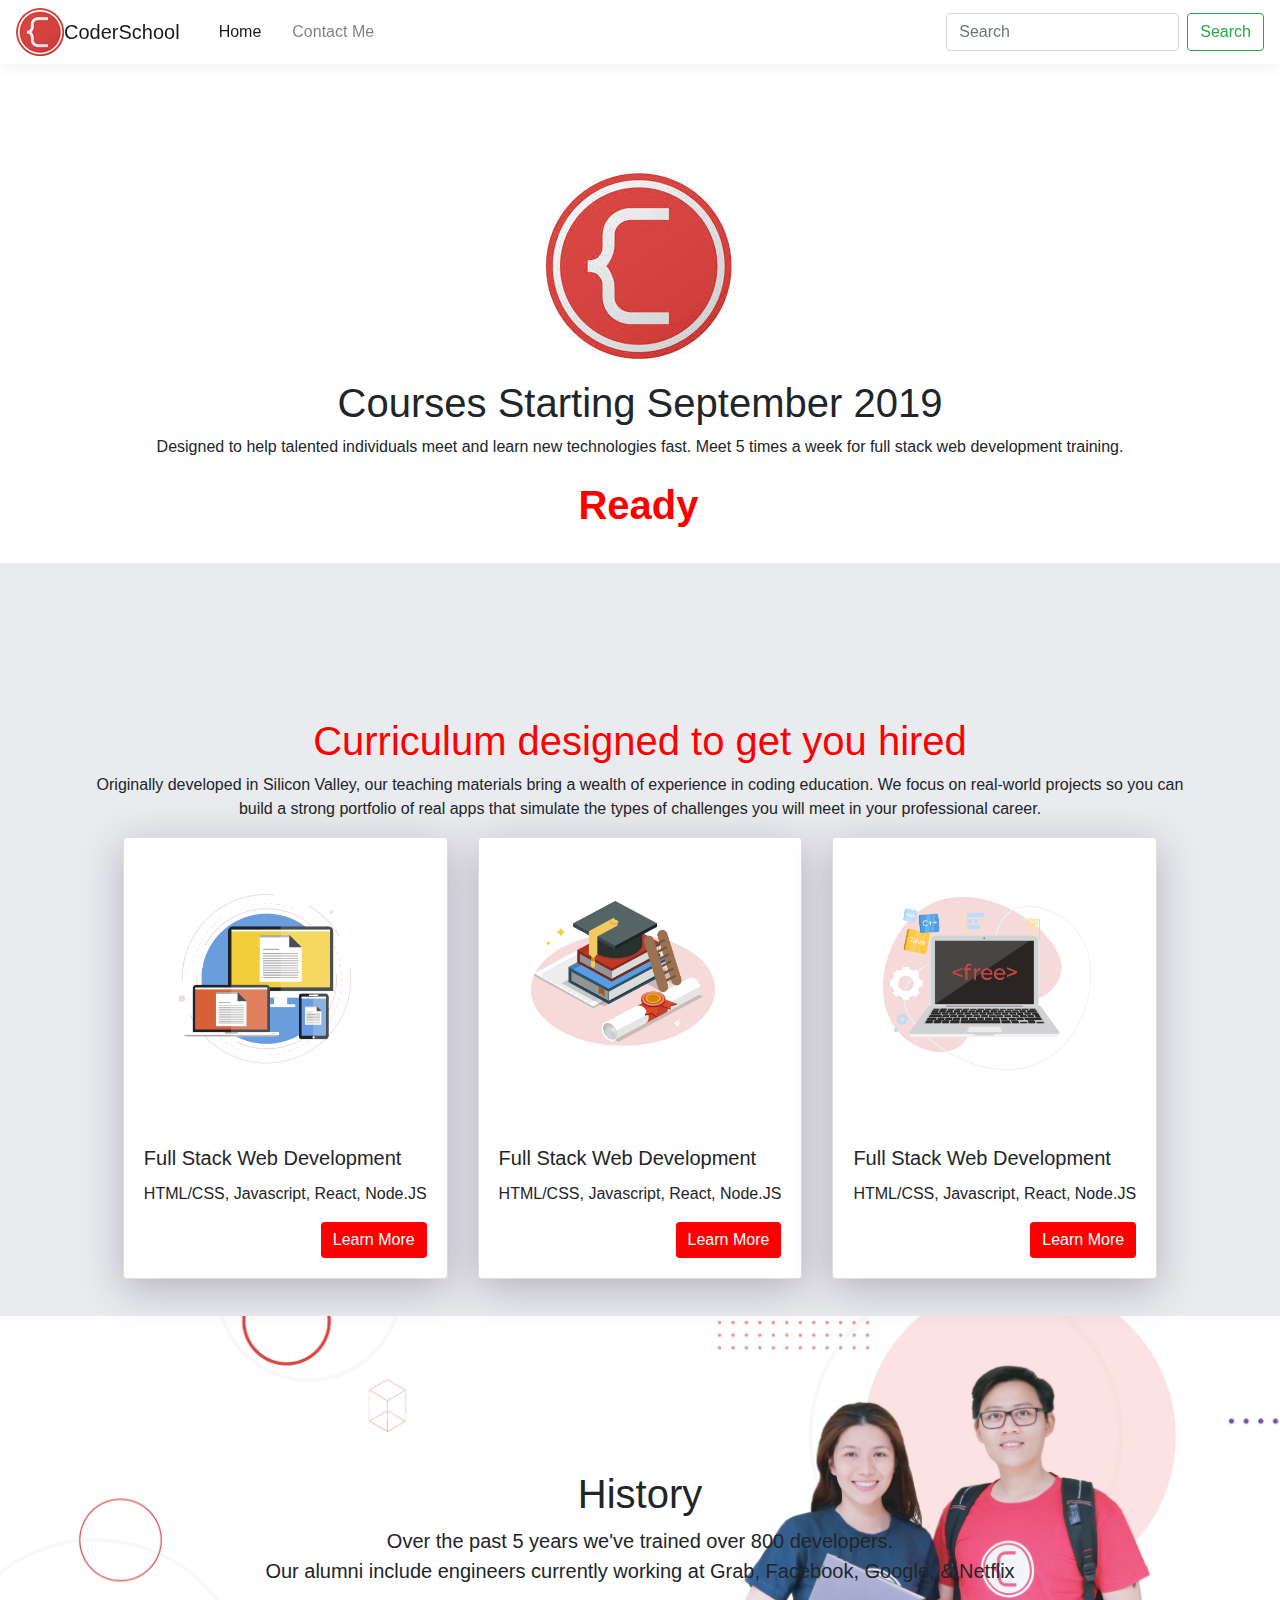
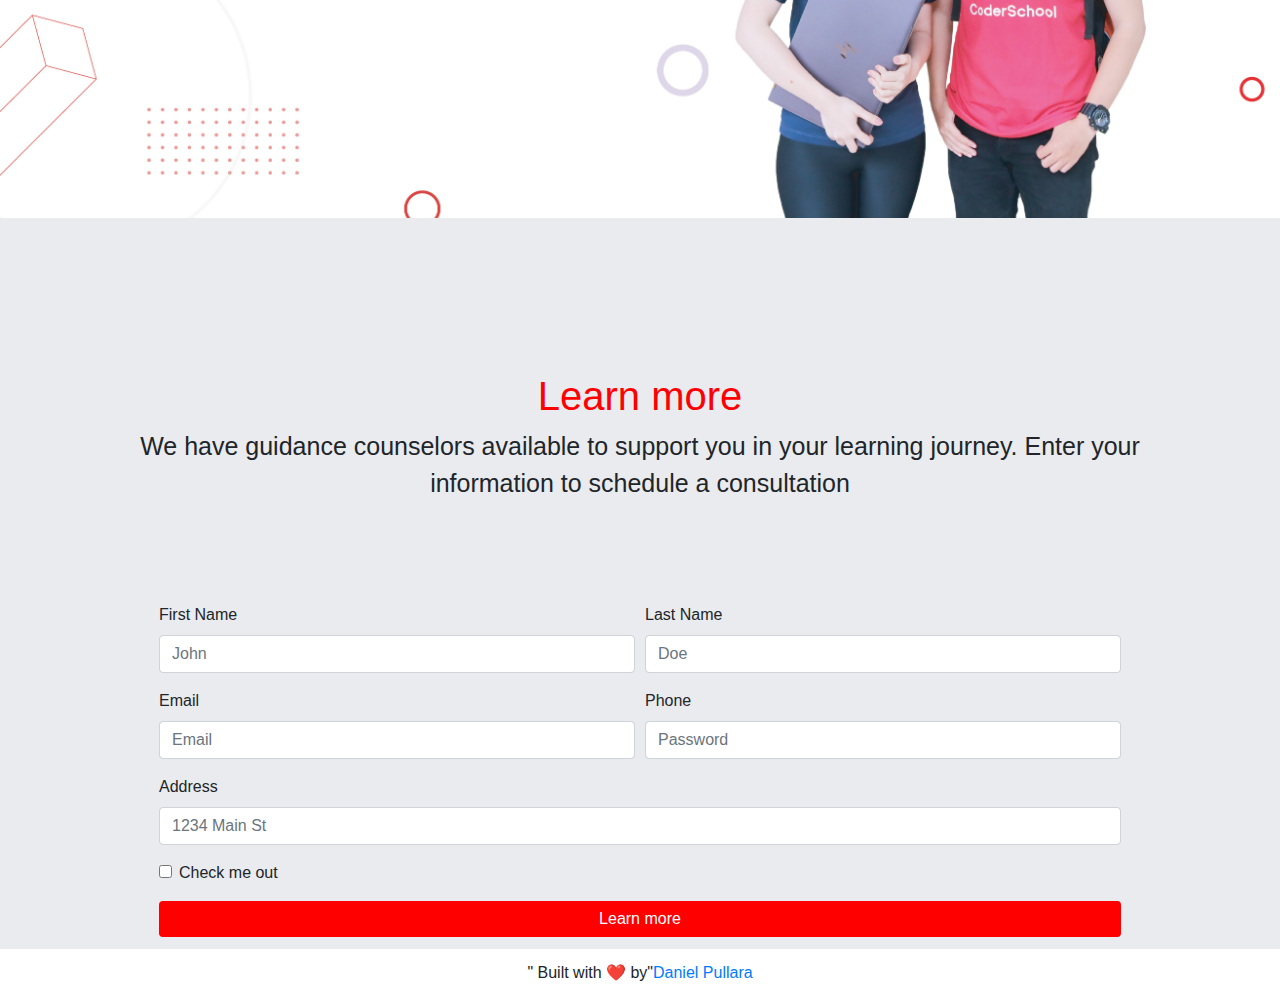
==== index.html @ 4681824d "first commit" ====
<!DOCTYPE html>
<html lang="en">

<head>
    <meta charset="UTF-8">
    <meta name="viewport" content="width=device-width, initial-scale=1.0">
    <title>Danny's Coderschool</title>
    <link rel="shortcut icon" href="tab-icon.png" type="image/x-icon">
    <link rel="stylesheet" crossorigin="anonymous" href="https://use.fontawesome.com/releases/v5.6.3/css/all.css"
        integrity="sha384-UHRtZLI+pbxtHCWp1t77Bi1L4ZtiqrqD80Kn4Z8NTSRyMA2Fd33n5dQ8lWUE00s/" />
    <link rel="stylesheet" href="https://stackpath.bootstrapcdn.com/bootstrap/4.4.1/css/bootstrap.min.css"
        integrity="sha384-Vkoo8x4CGsO3+Hhxv8T/Q5PaXtkKtu6ug5TOeNV6gBiFeWPGFN9MuhOf23Q9Ifjh" crossorigin="anonymous">
    <link rel="stylesheet" href="style.css" />
</head>

<body>
    <nav class="navbar navbar-expand-lg navbar-light box-shadow fixed-top">
        <img src="tab-icon.png" />
        <a class="navbar-brand" href="index.html">CoderSchool</a>
        <button class="navbar-toggler" type="button" data-toggle="collapse" data-target="#navbarSupportedContent"
            aria-controls="navbarSupportedContent" aria-expanded="false" aria-label="Toggle navigation">
            <span class="navbar-toggler-icon"></span>
        </button>
        <div class="collapse navbar-collapse" id="navbarSupportedContent">
            <ul class="navbar-nav mr-auto">
                <li class="nav-item active">
                    <a class="nav-link" href="#">Home <span class="sr-only">(current)</span></a>
                </li>
                <li class="nav-item">
                    <a class="nav-link" href="form.html">Contact Me</a>
                </li>
            </ul>
            <form class="form-inline my-2 my-lg-0">
                <input class="form-control mr-sm-2" type="search" placeholder="Search" aria-label="Search">
                <button class="btn btn-outline-success my-2 my-sm-0" type="submit">Search</button>
            </form>
        </div>
    </nav>
    <section>
        <img src="logo.jpeg" alt="CoderSchool logo" />
        <h1 class="text-center">Courses Starting September 2019</h1>
        <p class="text-center">
            Designed to help talented individuals meet and learn new technologies fast.
            Meet 5 times a week for full stack web development training.
        </p>
        <p class="typewrite red" data-period="2000" data-type="[ 
            &quot;Ready to change your life?&quot;, 
            &quot;What are you waiting for?&quot;, 
            &quot;Top-Rated Programming Courses Starting September 2019&quot;,
            &quot;Join CoderSchool Today!&quot;
            ]"><span class="wrap">Top-Rated Programming Courses Starting September 2</span></p>
    </section>
    <section>
        <div class="container">
            <h1 class="text-center red">Curriculum designed to get you hired</h1>
            <p class="text-center">
                Originally developed in Silicon Valley, our teaching materials bring a
                wealth of experience in coding education. We focus on real-world projects so
                you can build a strong portfolio of real apps that simulate the types of
                challenges you will meet in your professional career.
            </p>
        </div>
        <div class="row">
            <div class="col-sm">
                <div class="card">
                    <img class="card-img-top" src="card1.png" style="width: 18rem;" alt="Card image cap" />
                    <div class="card-body">
                        <h5 class="card-title">Full Stack Web Development</h5>
                        <p class="card-text">HTML/CSS, Javascript, React, Node.JS</p>
                        <div class="text-right">
                            <a href="#" class="btn btn-primary red">Learn More</a>
                        </div>
                    </div>
                </div>
            </div>
            <div class="col-sm">
                <div class="card">
                    <img class="card-img-top" src="card2.png" style="width: 18rem;" alt="Card image cap" />
                    <div class="card-body">
                        <h5 class="card-title">Full Stack Web Development</h5>
                        <p class="card-text">HTML/CSS, Javascript, React, Node.JS</p>
                        <div class="text-right">
                            <a href="#" class="btn btn-primary red">Learn More</a>
                        </div>
                    </div>
                </div>
            </div>
            <div class="col-sm">
                <div class="card">
                    <img class="card-img-top" src="card3.png" style="width: 18rem;" alt="Card image cap" />
                    <div class="card-body">
                        <h5 class="card-title">Full Stack Web Development</h5>
                        <p class="card-text">HTML/CSS, Javascript, React, Node.JS</p>
                        <div class="text-right">
                            <a href="#" class="btn btn-primary red">Learn More</a>
                        </div>
                    </div>
                </div>
            </div>
        </div>
    </section>
    <section id="third">
        <h1><i class="fas fa-history"></i>History</h1>
        <blockquote class="blockquote text-center">
            <p>
                Over the past 5 years we've trained over 800 developers. <br />Our alumni
                include engineers currently working at Grab, Facebook, Google, & Netflix
            </p>
        </blockquote>
    </section>
    <section id="fourth">
        <div class="container">
            <h1 class="text-center red">Learn more</h1>
            <p class="text-center">
                We have guidance counselors available to support you in your learning
                journey. Enter your information to schedule a consultation
            </p>
        </div>
        <form>
            <div class="form-row">
                <div class="form-group col-md-6">
                    <label for="fname">First Name</label>
                    <input type="text" class="form-control" id="fname" placeholder="John" />
                </div>
                <div class="form-group col-md-6">
                    <label for="lname">Last Name</label>
                    <input type="text" class="form-control" id="lname" placeholder="Doe" />
                </div>
                <div class="form-group col-md-6">
                    <label for="email">Email</label>
                    <input type="email" class="form-control" id="email" placeholder="Email" />
                </div>
                <div class="form-group col-md-6">
                    <label for="password">Phone</label>
                    <input type="password" class="form-control" id="password" placeholder="Password" />
                </div>
            </div>
            <div class="form-group">
                <label for="address">Address</label>
                <input type="text" class="form-control" id="address" placeholder="1234 Main St" />
            </div>
            <div class="form-group">
                <div class="form-check">
                    <input class="form-check-input" type="checkbox" id="gridCheck" />
                    <label class="form-check-label" for="gridCheck">
                        Check me out
                    </label>
                </div>
            </div>
            <div class="text-center">
                <button type="button" class="btn btn-primary btn-block">Learn more</button>
            </div>
        </form>
    </section>
    <footer>
        "
        Built with ️❤️ by"
        <a href="https://github.com/danielpullara"> Daniel Pullara</a>
    </footer>
    <title>CoderSchool Pricing Page</title>
    <script src="https://code.jquery.com/jquery-3.4.1.slim.min.js"
        integrity="sha384-J6qa4849blE2+poT4WnyKhv5vZF5SrPo0iEjwBvKU7imGFAV0wwj1yYfoRSJoZ+n"
        crossorigin="anonymous"></script>
    <script src="https://cdn.jsdelivr.net/npm/popper.js@1.16.0/dist/umd/popper.min.js"
        integrity="sha384-Q6E9RHvbIyZFJoft+2mJbHaEWldlvI9IOYy5n3zV9zzTtmI3UksdQRVvoxMfooAo"
        crossorigin="anonymous"></script>
    <script src="https://stackpath.bootstrapcdn.com/bootstrap/4.4.1/js/bootstrap.min.js"
        integrity="sha384-wfSDF2E50Y2D1uUdj0O3uMBJnjuUD4Ih7YwaYd1iqfktj0Uod8GCExl3Og8ifwB6"
        crossorigin="anonymous"></script>
    <script src="./typewrite.js" type=""></script>
    <style type="text/css">
        .typewrite>.wrap {
            border-right: 0.08em solid #fff
        }
    </style>
</body>

</html>
---- style.css ----
:root {
    --red: red;
}

.red {
    color: var(--red);
}

.navbar-nav>.nav-item {
    margin-left: 15px;
}

.box-shadow {
    box-shadow: 0 0.25rem 0.75rem rgba(0, 0, 0, 0.05);
}

section {
    display: flex;
    padding-top: 12%;
    padding-bottom: 1%;
    align-items: center;
    flex-direction: column;
}

section:nth-child(odd) {
    background-color: #e9ebee;
}

.btn-primary {
    border: 0px;
    color: white;
    background-color: var(--red);
}

.card {
    margin-bottom: 25px;
    box-shadow: 0 10px 40px rgba(59, 43, 91, 0.3);
    display: flex;
    justify-content: center;
}

#third {
    background-image: url(banner.jpg);
    background-size: cover;
    padding-bottom: 200px;
}

#fourth>.container>p:nth-last-of-type(1) {
    font-size: 25px;
    margin-bottom: 100px;
}

footer {
    height: 3em;
    display: flex;
    align-items: center;
    justify-content: center;
}

.typewrite {
    font-size: 40px;
    font-weight: bold;
    text-align: center;
}
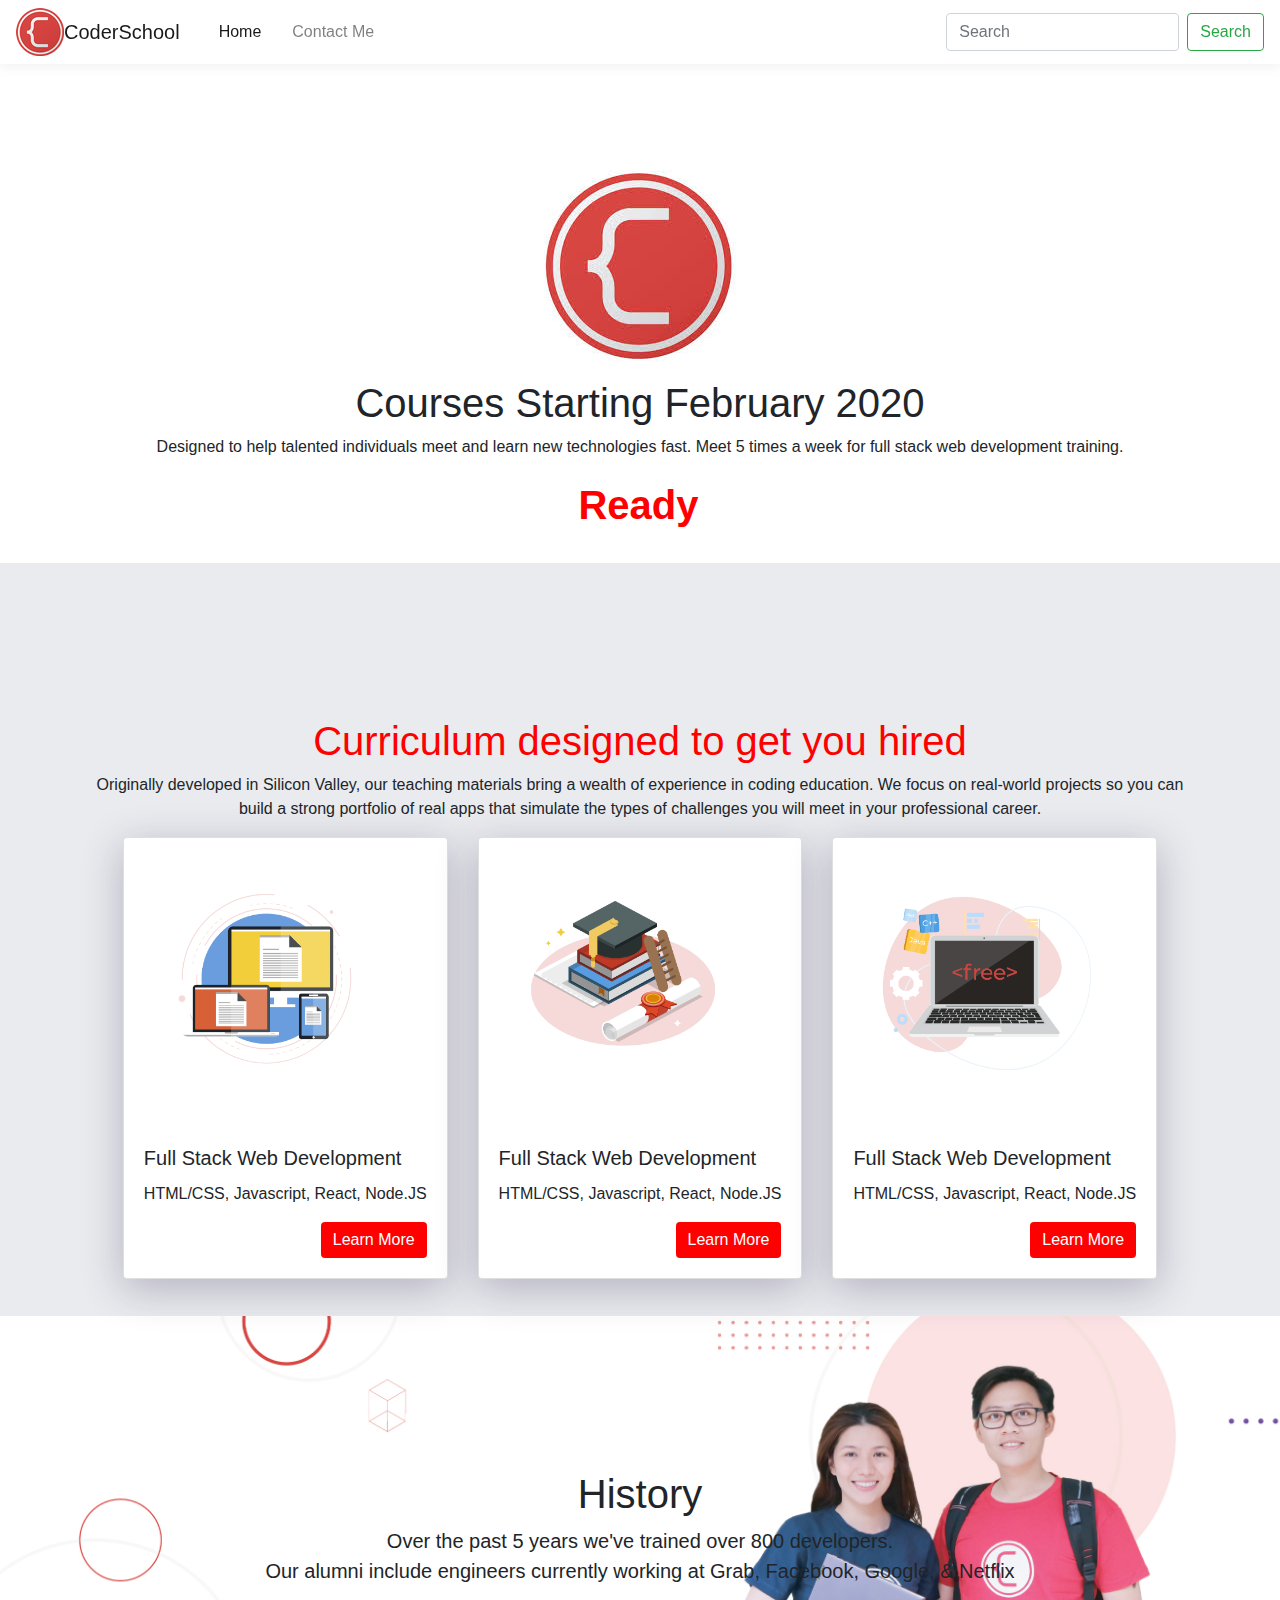
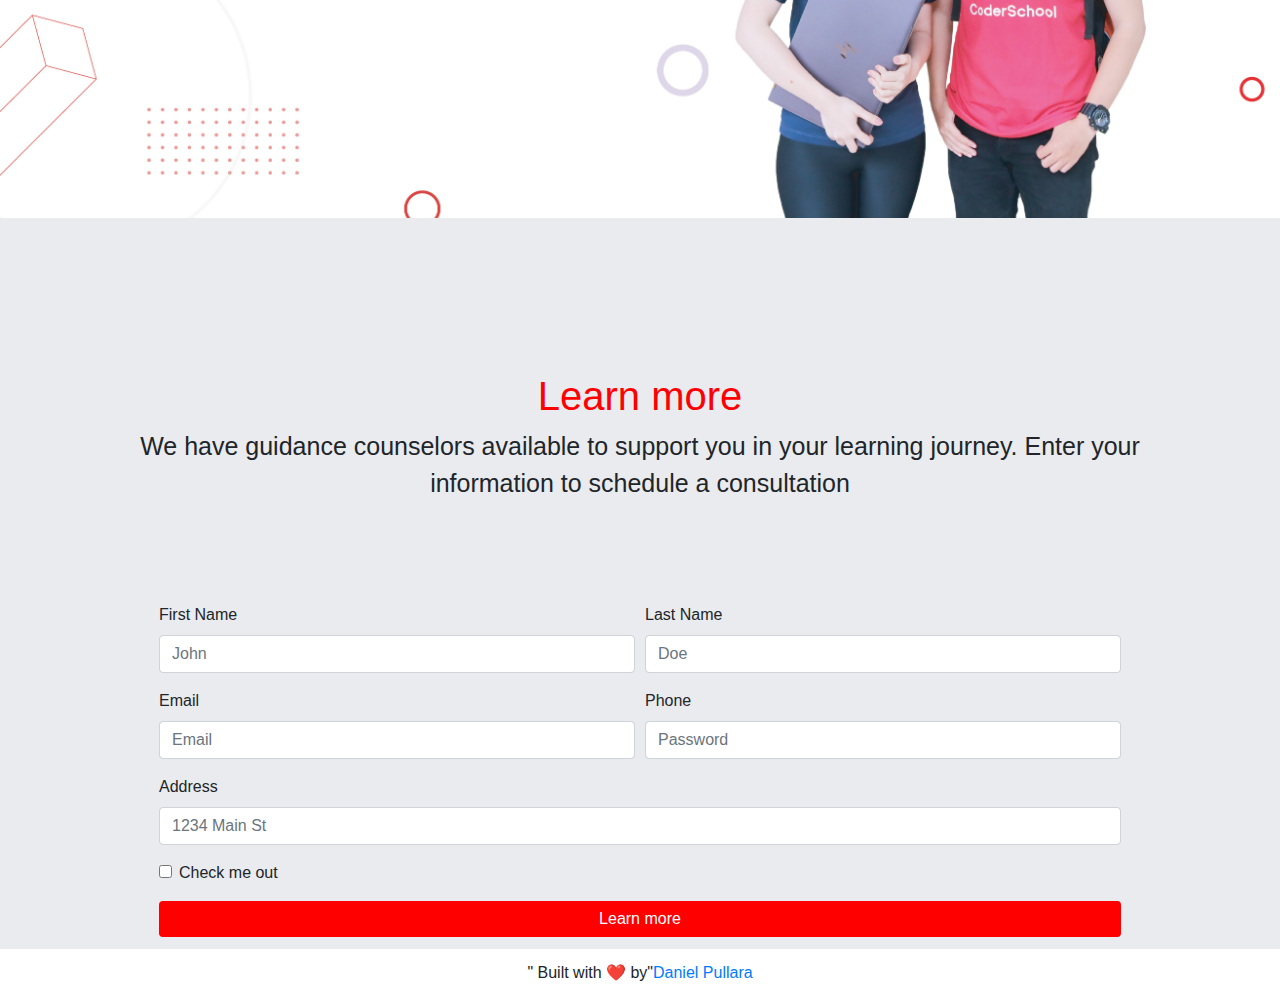
==== commit dd023f8f: "2-26-2020-002" ====
--- a/index.html
+++ b/index.html
@@ -38,7 +38,7 @@
     </nav>
     <section>
         <img src="logo.jpeg" alt="CoderSchool logo" />
-        <h1 class="text-center">Courses Starting September 2019</h1>
+        <h1 class="text-center">Courses Starting February 2020</h1>
         <p class="text-center">
             Designed to help talented individuals meet and learn new technologies fast.
             Meet 5 times a week for full stack web development training.
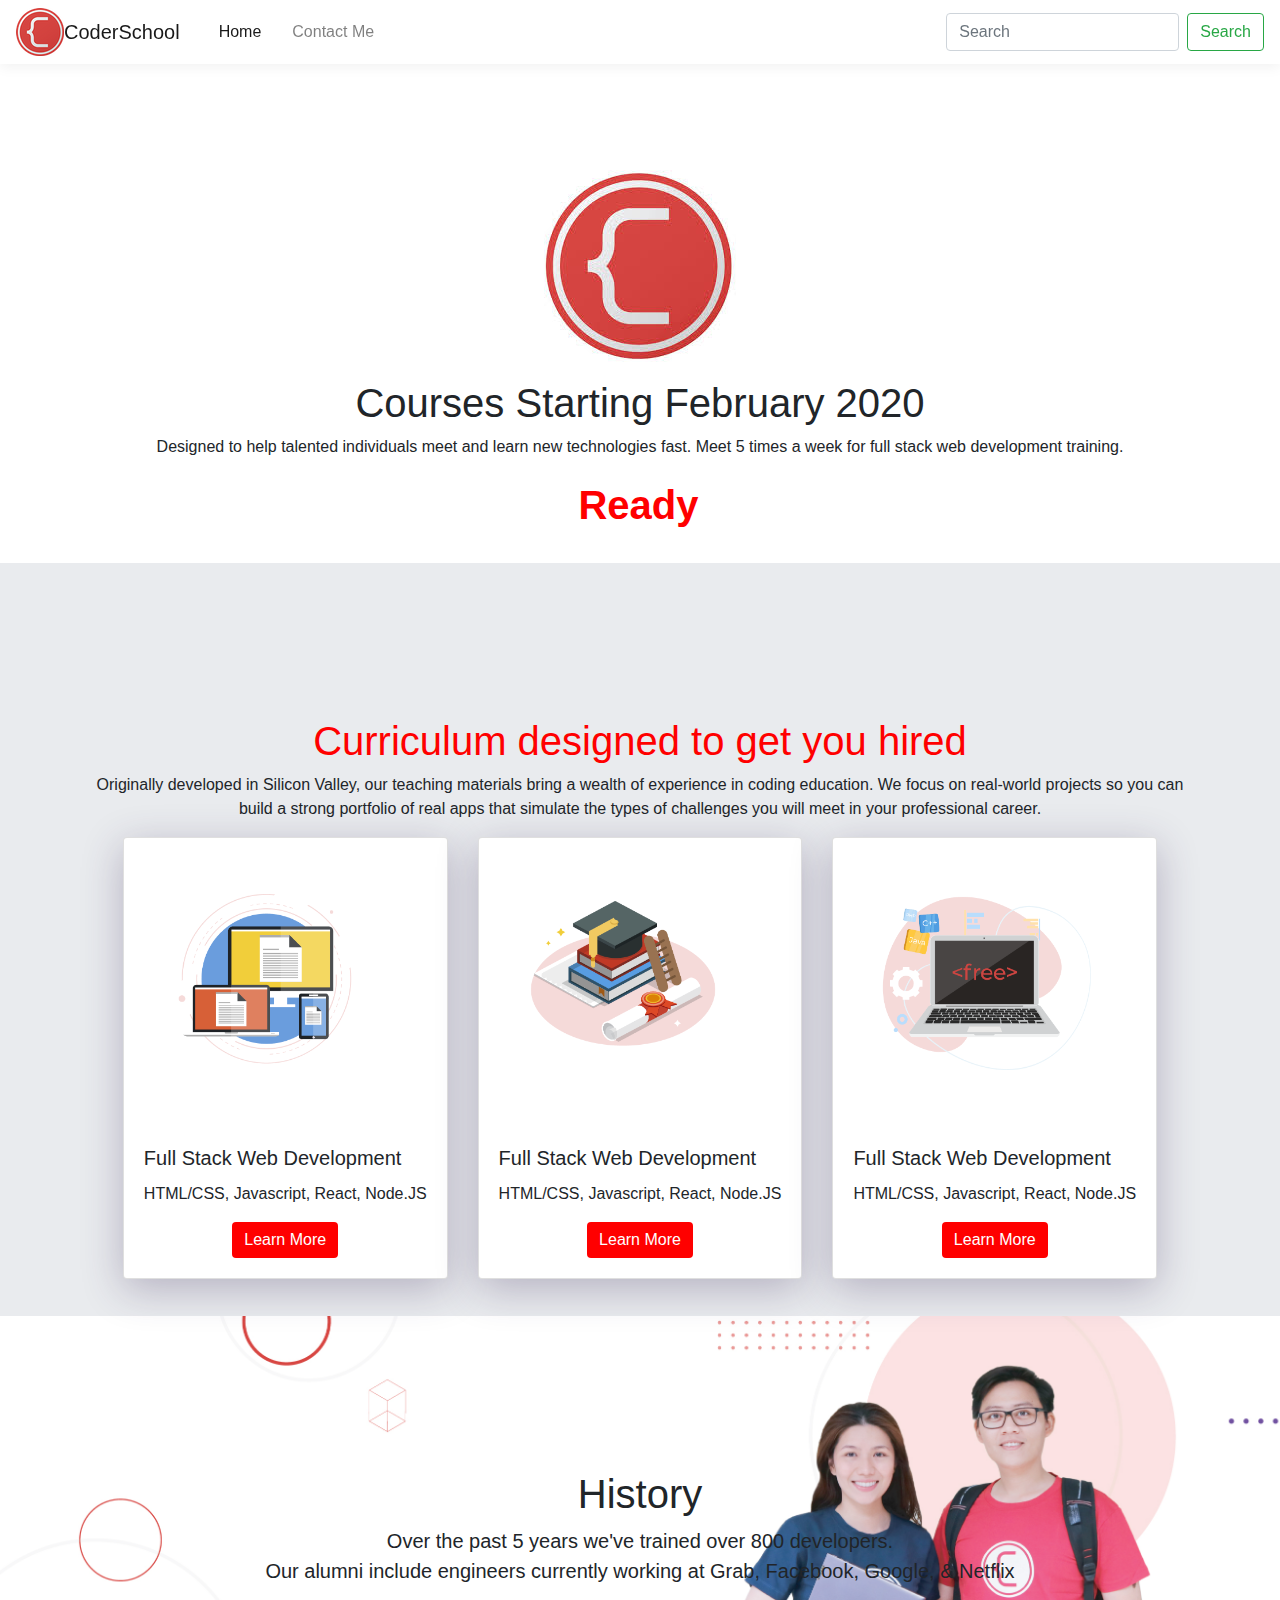
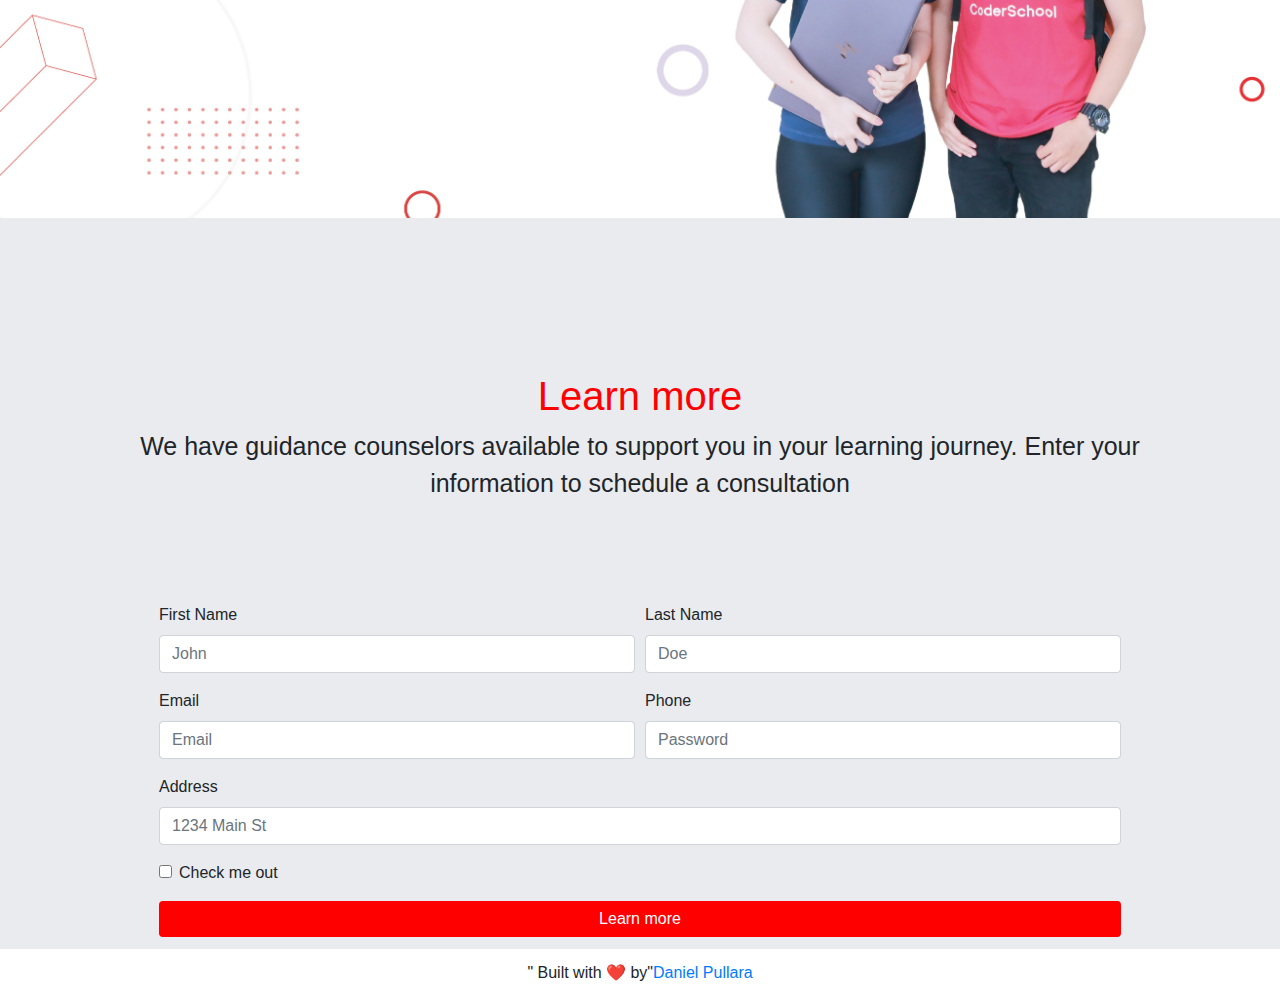
==== commit 8073bebe: "2-25-2020-003" ====
--- a/index.html
+++ b/index.html
@@ -67,8 +67,8 @@
                     <div class="card-body">
                         <h5 class="card-title">Full Stack Web Development</h5>
                         <p class="card-text">HTML/CSS, Javascript, React, Node.JS</p>
-                        <div class="text-right">
-                            <a href="#" class="btn btn-primary red">Learn More</a>
+                        <div class="text-center">
+                            <a href="#" class="btn btn-primary red " >Learn More</a>
                         </div>
                     </div>
                 </div>
@@ -79,7 +79,7 @@
                     <div class="card-body">
                         <h5 class="card-title">Full Stack Web Development</h5>
                         <p class="card-text">HTML/CSS, Javascript, React, Node.JS</p>
-                        <div class="text-right">
+                        <div class="text-center">
                             <a href="#" class="btn btn-primary red">Learn More</a>
                         </div>
                     </div>
@@ -91,7 +91,7 @@
                     <div class="card-body">
                         <h5 class="card-title">Full Stack Web Development</h5>
                         <p class="card-text">HTML/CSS, Javascript, React, Node.JS</p>
-                        <div class="text-right">
+                        <div class="text-center">
                             <a href="#" class="btn btn-primary red">Learn More</a>
                         </div>
                     </div>
